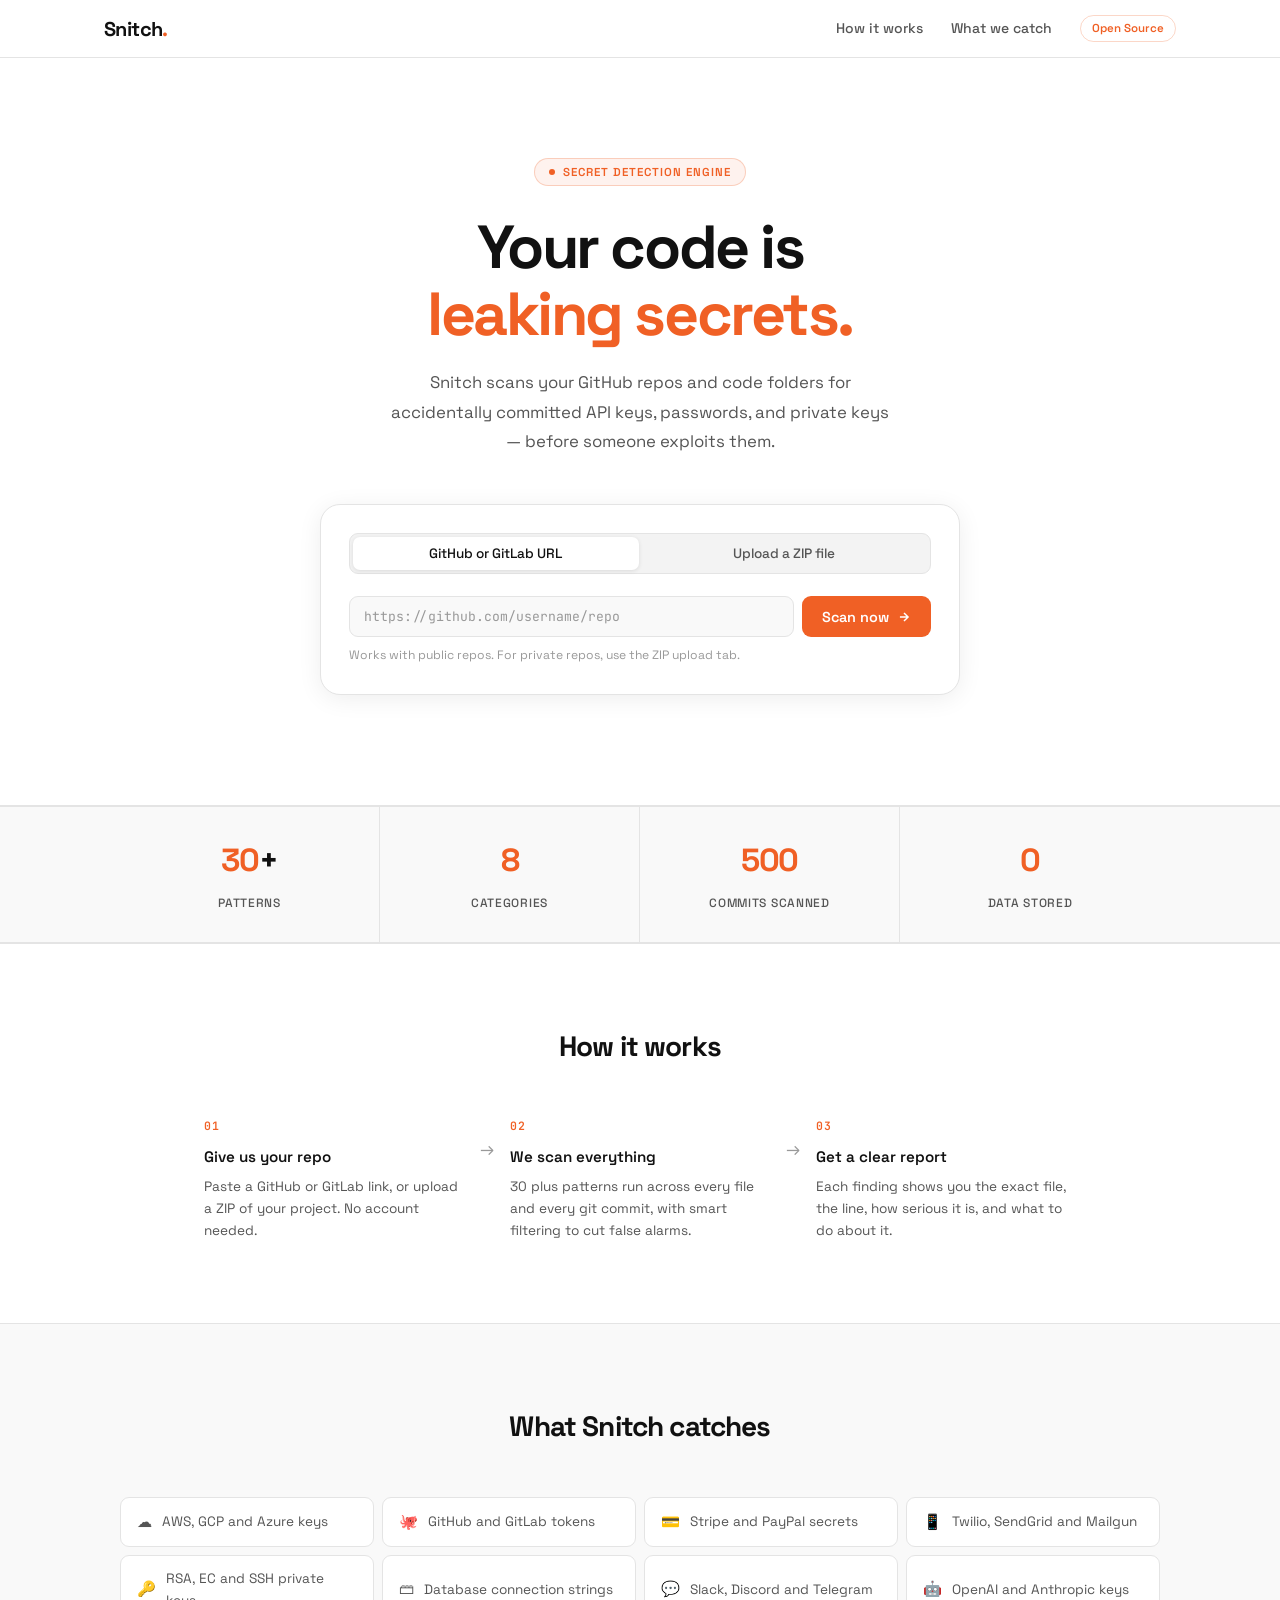
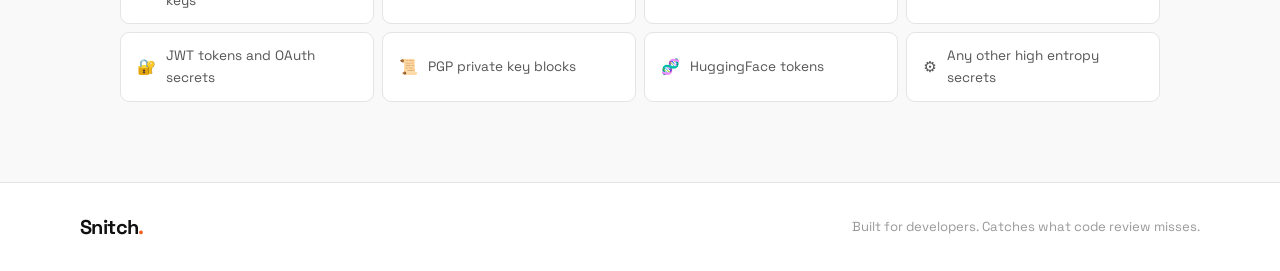
==== static/css/index.html @ 460f50f2 "redesign: white light theme, plain english" ====
<!DOCTYPE html>
<html lang="en">
<head>
  <meta charset="UTF-8"/>
  <meta name="viewport" content="width=device-width,initial-scale=1.0"/>
  <title>Snitch — Secret Leak Scanner</title>
  <link rel="icon" href="data:image/svg+xml,<svg xmlns='http://www.w3.org/2000/svg' viewBox='0 0 100 100'><text y='.9em' font-size='90'>🔍</text></svg>"/>
  <link rel="preconnect" href="https://fonts.googleapis.com"/>
  <link href="https://fonts.googleapis.com/css2?family=Space+Grotesk:wght@400;500;600;700&family=JetBrains+Mono:wght@400;500&display=swap" rel="stylesheet"/>
  <link rel="stylesheet" href="/static/css/main.css"/>
</head>
<body>

<nav class="nav">
  <div class="nav-inner">
    <span class="logo">Snitch<span class="logo-dot">.</span></span>
    <div class="nav-links">
      <a href="#how">How it works</a>
      <a href="#coverage">What we catch</a>
      <span class="nav-badge">Open Source</span>
    </div>
  </div>
</nav>

<section class="hero">
  <div class="hero-inner">
    <div class="hero-eyebrow"><span class="eyebrow-dot"></span>Secret Detection Engine</div>
    <h1 class="hero-headline">Your code is<br/><span class="accent">leaking secrets.</span></h1>
    <p class="hero-sub">Snitch scans your GitHub repos and code folders for accidentally committed API keys, passwords, and private keys — before someone exploits them.</p>

    <div class="scan-card">
      <div class="tab-row">
        <button class="tab active" id="tab-url" onclick="switchTab('url')">GitHub or GitLab URL</button>
        <button class="tab" id="tab-upload" onclick="switchTab('upload')">Upload a ZIP file</button>
      </div>

      <div id="panel-url" class="panel active">
        <div class="input-row">
          <input type="text" id="repo-url" class="text-input" placeholder="https://github.com/username/repo" autocomplete="off" spellcheck="false"/>
          <button class="btn-primary" onclick="startUrlScan()">
            Scan now
            <svg width="14" height="14" viewBox="0 0 24 24" fill="none" stroke="currentColor" stroke-width="2.5"><path d="M5 12h14M12 5l7 7-7 7"/></svg>
          </button>
        </div>
        <p class="input-hint">Works with public repos. For private repos, use the ZIP upload tab.</p>
      </div>

      <div id="panel-upload" class="panel">
        <div class="drop-zone" id="drop-zone"
             onclick="document.getElementById('file-input').click()"
             ondragover="handleDragOver(event)" ondrop="handleDrop(event)" ondragleave="handleDragLeave(event)">
          <div class="drop-icon">
            <svg width="26" height="26" viewBox="0 0 24 24" fill="none" stroke="currentColor" stroke-width="1.5">
              <path d="M21 15v4a2 2 0 01-2 2H5a2 2 0 01-2-2v-4"/><polyline points="17 8 12 3 7 8"/><line x1="12" y1="3" x2="12" y2="15"/>
            </svg>
          </div>
          <p class="drop-text">Drop your <code>.zip</code> file here, or click to pick one</p>
          <p class="drop-hint">Max 50 MB</p>
        </div>
        <input type="file" id="file-input" accept=".zip" style="display:none" onchange="handleFileSelect(event)"/>
        <div id="file-selected" class="file-selected hidden"></div>
        <button class="btn-primary btn-full" id="upload-btn" onclick="startUploadScan()" disabled>
          Scan this archive
          <svg width="14" height="14" viewBox="0 0 24 24" fill="none" stroke="currentColor" stroke-width="2.5"><path d="M5 12h14M12 5l7 7-7 7"/></svg>
        </button>
      </div>

      <div id="scan-error" class="scan-error hidden"></div>
    </div>
  </div>
</section>

<div class="stats-band">
  <div class="stats-band-inner">
    <div class="band-stat"><span class="band-num"><span>30</span>+</span><span class="band-label">Patterns</span></div>
    <div class="band-stat"><span class="band-num"><span>8</span></span><span class="band-label">Categories</span></div>
    <div class="band-stat"><span class="band-num"><span>500</span></span><span class="band-label">Commits scanned</span></div>
    <div class="band-stat"><span class="band-num"><span>0</span></span><span class="band-label">Data stored</span></div>
  </div>
</div>

<section class="section" id="how">
  <div class="section-inner">
    <h2 class="section-title">How it works</h2>
    <div class="steps">
      <div class="step">
        <div class="step-num">01</div>
        <h3>Give us your repo</h3>
        <p>Paste a GitHub or GitLab link, or upload a ZIP of your project. No account needed.</p>
      </div>
      <div class="step-arrow">→</div>
      <div class="step">
        <div class="step-num">02</div>
        <h3>We scan everything</h3>
        <p>30 plus patterns run across every file and every git commit, with smart filtering to cut false alarms.</p>
      </div>
      <div class="step-arrow">→</div>
      <div class="step">
        <div class="step-num">03</div>
        <h3>Get a clear report</h3>
        <p>Each finding shows you the exact file, the line, how serious it is, and what to do about it.</p>
      </div>
    </div>
  </div>
</section>

<section class="section section-alt" id="coverage">
  <div class="section-inner">
    <h2 class="section-title">What Snitch catches</h2>
    <div class="coverage-grid">
      <div class="coverage-item"><span class="cov-icon">☁</span>AWS, GCP and Azure keys</div>
      <div class="coverage-item"><span class="cov-icon">🐙</span>GitHub and GitLab tokens</div>
      <div class="coverage-item"><span class="cov-icon">💳</span>Stripe and PayPal secrets</div>
      <div class="coverage-item"><span class="cov-icon">📱</span>Twilio, SendGrid and Mailgun</div>
      <div class="coverage-item"><span class="cov-icon">🔑</span>RSA, EC and SSH private keys</div>
      <div class="coverage-item"><span class="cov-icon">🗃</span>Database connection strings</div>
      <div class="coverage-item"><span class="cov-icon">💬</span>Slack, Discord and Telegram</div>
      <div class="coverage-item"><span class="cov-icon">🤖</span>OpenAI and Anthropic keys</div>
      <div class="coverage-item"><span class="cov-icon">🔐</span>JWT tokens and OAuth secrets</div>
      <div class="coverage-item"><span class="cov-icon">📜</span>PGP private key blocks</div>
      <div class="coverage-item"><span class="cov-icon">🧬</span>HuggingFace tokens</div>
      <div class="coverage-item"><span class="cov-icon">⚙</span>Any other high entropy secrets</div>
    </div>
  </div>
</section>

<footer class="footer">
  <div class="footer-inner">
    <span class="logo">Snitch<span class="logo-dot">.</span></span>
    <p>Built for developers. Catches what code review misses.</p>
  </div>
</footer>

<div id="scan-overlay" class="overlay hidden">
  <div class="overlay-card">
    <div class="overlay-logo">Snitch<span class="logo-dot">.</span></div>
    <div class="spinner"></div>
    <div class="overlay-stage" id="overlay-stage">Starting scan...</div>
    <div class="progress-track"><div class="progress-fill" id="progress-fill" style="width:0%"></div></div>
    <div class="overlay-pct" id="overlay-pct">0%</div>
  </div>
</div>

<script src="/static/js/main.js"></script>
</body>
</html>
---- static/css/main.css ----
/* Snitch Design System — Light Theme */
:root {
  --bg:           #ffffff;
  --surface:      #f9f9f9;
  --surface2:     #f3f3f3;
  --surface3:     #eeeeee;
  --border:       #e4e4e4;
  --border-soft:  #efefef;
  --orange:       #f06025;
  --orange-dim:   #c44d1a;
  --orange-glow:  rgba(240,96,37,0.08);
  --orange-border:rgba(240,96,37,0.25);
  --text:         #111111;
  --text-muted:   #555555;
  --text-dim:     #999999;
  --green:        #16a34a;
  --red:          #dc2626;
  --yellow:       #d97706;
  --blue:         #2563eb;
  --font:         'Space Grotesk', system-ui, sans-serif;
  --mono:         'JetBrains Mono', 'Fira Code', monospace;
  --r-sm: 5px; --r-md: 9px; --r-lg: 14px; --r-xl: 20px;
  --ease: cubic-bezier(0.4,0,0.2,1);
}
*,*::before,*::after{box-sizing:border-box;margin:0;padding:0}
html{scroll-behavior:smooth}
body{background:var(--bg);color:var(--text);font-family:var(--font);font-size:15px;line-height:1.6;-webkit-font-smoothing:antialiased}
a{color:inherit;text-decoration:none}
code{font-family:var(--mono);font-size:.875em}
button{cursor:pointer;font-family:var(--font)}

/* Nav */
.nav{position:sticky;top:0;z-index:100;background:rgba(255,255,255,0.95);backdrop-filter:blur(12px);border-bottom:1px solid var(--border);height:58px}
.nav-inner{max-width:1120px;margin:0 auto;padding:0 24px;height:100%;display:flex;align-items:center;justify-content:space-between}
.logo{font-size:1.25rem;font-weight:700;letter-spacing:-.03em;color:var(--text)}
.logo-dot{color:var(--orange)}
.nav-links{display:flex;align-items:center;gap:28px}
.nav-links a{color:var(--text-muted);font-size:.875rem;font-weight:500;transition:color .15s}
.nav-links a:hover{color:var(--text)}
.nav-badge{font-size:.72rem;font-weight:600;color:var(--orange);border:1px solid var(--orange-border);border-radius:20px;padding:3px 11px}

/* Hero */
.hero{padding:100px 24px 110px;text-align:center;background:var(--bg);border-bottom:1px solid var(--border)}
.hero-inner{max-width:740px;margin:0 auto}
.hero-eyebrow{display:inline-flex;align-items:center;gap:8px;font-size:.72rem;font-weight:600;letter-spacing:.09em;text-transform:uppercase;color:var(--orange);border:1px solid var(--orange-border);background:var(--orange-glow);border-radius:20px;padding:4px 14px;margin-bottom:28px}
.eyebrow-dot{width:6px;height:6px;border-radius:50%;background:var(--orange);animation:pulse 2s ease-in-out infinite}
@keyframes pulse{0%,100%{opacity:1;transform:scale(1)}50%{opacity:.45;transform:scale(.8)}}
.hero-headline{font-size:clamp(2.4rem,6vw,3.8rem);font-weight:700;line-height:1.1;letter-spacing:-.04em;color:var(--text);margin-bottom:20px}
.accent{color:var(--orange)}
.hero-sub{font-size:1.05rem;color:var(--text-muted);max-width:500px;margin:0 auto 48px;line-height:1.75}
.hero-grid{display:none}

/* Scan card */
.scan-card{background:var(--bg);border:1px solid var(--border);border-radius:var(--r-xl);padding:28px;text-align:left;max-width:640px;margin:0 auto;box-shadow:0 4px 24px rgba(0,0,0,0.07)}
.tab-row{display:flex;gap:3px;margin-bottom:22px;background:var(--surface2);border-radius:var(--r-md);padding:3px;border:1px solid var(--border)}
.tab{flex:1;background:none;border:none;color:var(--text-muted);font-size:.85rem;font-weight:500;padding:8px 14px;border-radius:7px;transition:all .14s var(--ease)}
.tab.active{background:var(--bg);color:var(--text);box-shadow:0 1px 4px rgba(0,0,0,.1)}
.tab:hover:not(.active){color:var(--text)}
.panel{display:none}.panel.active{display:block}
.input-row{display:flex;gap:8px}
.text-input{flex:1;background:var(--surface);border:1px solid var(--border);border-radius:var(--r-md);color:var(--text);font-family:var(--mono);font-size:.82rem;padding:11px 14px;outline:none;transition:border-color .15s}
.text-input::placeholder{color:var(--text-dim)}
.text-input:focus{border-color:var(--orange)}
.input-hint{font-size:.76rem;color:var(--text-dim);margin-top:9px}

/* Drop zone */
.drop-zone{border:1.5px dashed var(--border);border-radius:var(--r-md);padding:36px 24px;text-align:center;transition:all .16s var(--ease);margin-bottom:14px;background:var(--surface)}
.drop-zone:hover,.drop-zone.drag-over{border-color:var(--orange);background:var(--orange-glow);cursor:pointer}
.drop-icon{color:var(--text-dim);margin-bottom:12px}
.drop-text{font-size:.9rem;color:var(--text-muted);margin-bottom:4px}
.drop-hint{font-size:.76rem;color:var(--text-dim)}
.file-selected{background:var(--surface);border:1px solid rgba(22,163,74,.3);border-radius:var(--r-md);padding:9px 14px;font-size:.82rem;color:var(--green);font-family:var(--mono);margin-bottom:12px}

/* Buttons */
.btn-primary{background:var(--orange);color:#fff;border:none;border-radius:var(--r-md);font-size:.9rem;font-weight:600;padding:11px 20px;display:inline-flex;align-items:center;gap:8px;transition:background .14s,transform .1s;white-space:nowrap}
.btn-primary:hover{background:var(--orange-dim)}
.btn-primary:active{transform:scale(.98)}
.btn-primary:disabled{background:var(--surface3);color:var(--text-dim);cursor:not-allowed}
.btn-full{width:100%;justify-content:center}
.btn-outline{background:none;border:1px solid var(--border);color:var(--text);border-radius:var(--r-md);font-size:.85rem;font-weight:500;padding:8px 16px;transition:border-color .14s,color .14s}
.btn-outline:hover{border-color:var(--orange);color:var(--orange)}
.scan-error{margin-top:12px;padding:10px 14px;background:rgba(220,38,38,.06);border:1px solid rgba(220,38,38,.2);border-radius:var(--r-md);font-size:.84rem;color:var(--red)}

/* Stats band */
.stats-band{background:var(--surface);border-top:1px solid var(--border);border-bottom:1px solid var(--border);padding:0}
.stats-band-inner{max-width:1040px;margin:0 auto;display:grid;grid-template-columns:repeat(4,1fr)}
.band-stat{padding:28px 24px;text-align:center;border-right:1px solid var(--border)}
.band-stat:last-child{border-right:none}
.band-num{font-size:2rem;font-weight:700;letter-spacing:-.04em;color:var(--text);display:block;margin-bottom:4px}
.band-num span{color:var(--orange)}
.band-label{font-size:.75rem;color:var(--text-muted);text-transform:uppercase;letter-spacing:.06em;font-weight:500}

/* Sections */
.section{padding:80px 24px;border-top:1px solid var(--border)}
.section-alt{background:var(--surface)}
.section-inner{max-width:1040px;margin:0 auto}
.section-title{font-size:1.75rem;font-weight:700;letter-spacing:-.03em;color:var(--text);margin-bottom:48px;text-align:center}

/* Steps */
.steps{display:flex;align-items:flex-start;gap:16px;flex-wrap:wrap;justify-content:center}
.step{flex:1;min-width:200px;max-width:260px}
.step-num{font-family:var(--mono);font-size:.72rem;color:var(--orange);font-weight:600;margin-bottom:10px;letter-spacing:.06em}
.step h3{font-size:.95rem;font-weight:600;color:var(--text);margin-bottom:6px}
.step p{font-size:.85rem;color:var(--text-muted);line-height:1.65}
.step-arrow{font-size:1.1rem;color:var(--text-dim);margin-top:18px;flex-shrink:0}

/* Coverage grid */
.coverage-grid{display:grid;grid-template-columns:repeat(auto-fill,minmax(210px,1fr));gap:8px}
.coverage-item{background:var(--bg);border:1px solid var(--border);border-radius:var(--r-md);padding:12px 16px;font-size:.85rem;color:var(--text-muted);display:flex;align-items:center;gap:10px;transition:border-color .14s,color .14s}
.coverage-item:hover{border-color:var(--orange-border);color:var(--text)}
.cov-icon{font-size:.95rem;flex-shrink:0}

/* Footer */
.footer{border-top:1px solid var(--border);padding:28px 24px}
.footer-inner{max-width:1120px;margin:0 auto;display:flex;align-items:center;justify-content:space-between;flex-wrap:wrap;gap:12px}
.footer p{font-size:.82rem;color:var(--text-dim)}

/* Scanning overlay */
.overlay{position:fixed;inset:0;z-index:200;background:rgba(255,255,255,.96);display:flex;align-items:center;justify-content:center;backdrop-filter:blur(8px)}
.overlay-card{background:var(--bg);border:1px solid var(--border);border-radius:var(--r-xl);padding:52px 44px;text-align:center;width:400px;max-width:92vw;box-shadow:0 8px 40px rgba(0,0,0,.1)}
.overlay-logo{font-size:1.4rem;font-weight:700;color:var(--text);letter-spacing:-.03em;margin-bottom:36px}
.spinner{width:34px;height:34px;border:2px solid var(--border);border-top-color:var(--orange);border-radius:50%;animation:spin .75s linear infinite;margin:0 auto 24px}
@keyframes spin{to{transform:rotate(360deg)}}
.overlay-stage{font-size:.82rem;color:var(--text-muted);margin-bottom:22px;min-height:18px;font-family:var(--mono);white-space:nowrap;overflow:hidden;text-overflow:ellipsis;max-width:320px;margin-left:auto;margin-right:auto}
.progress-track{height:2px;background:var(--border);border-radius:2px;overflow:hidden;margin-bottom:10px}
.progress-fill{height:100%;background:var(--orange);border-radius:2px;transition:width .35s var(--ease)}
.overlay-pct{font-family:var(--mono);font-size:.76rem;color:var(--text-dim)}

.hidden{display:none!important}
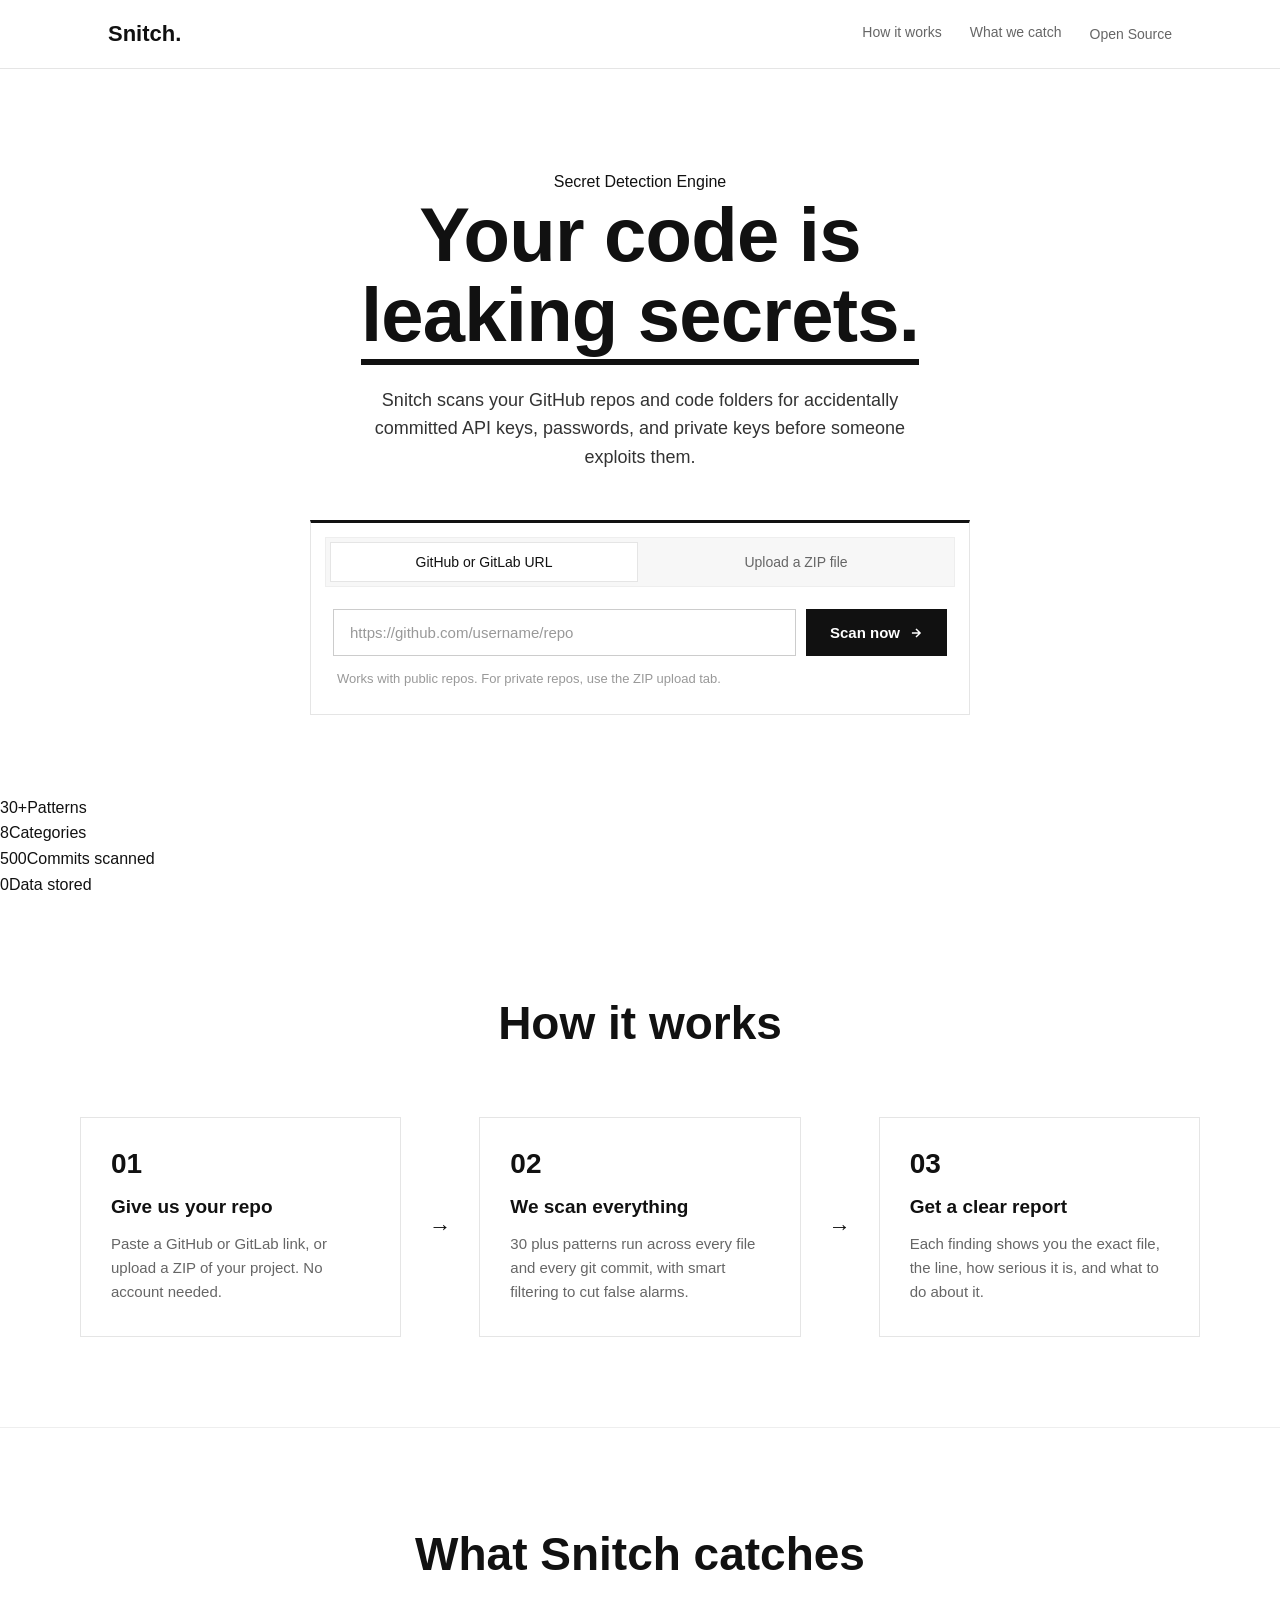
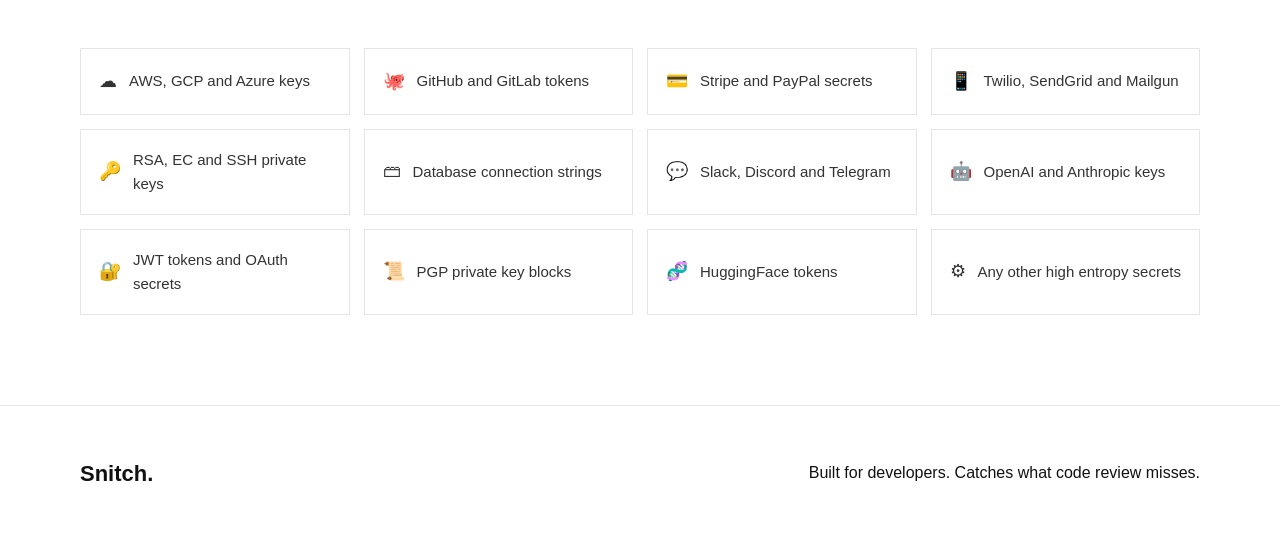
==== commit 9c308f25: "Update index.html" ====
--- a/static/css/index.html
+++ b/static/css/index.html
@@ -3,7 +3,7 @@
 <head>
   <meta charset="UTF-8"/>
   <meta name="viewport" content="width=device-width,initial-scale=1.0"/>
-  <title>Snitch — Secret Leak Scanner</title>
+  <title>Snitch Secret Leak Scanner</title>
   <link rel="icon" href="data:image/svg+xml,<svg xmlns='http://www.w3.org/2000/svg' viewBox='0 0 100 100'><text y='.9em' font-size='90'>🔍</text></svg>"/>
   <link rel="preconnect" href="https://fonts.googleapis.com"/>
   <link href="https://fonts.googleapis.com/css2?family=Space+Grotesk:wght@400;500;600;700&family=JetBrains+Mono:wght@400;500&display=swap" rel="stylesheet"/>
@@ -26,7 +26,7 @@
   <div class="hero-inner">
     <div class="hero-eyebrow"><span class="eyebrow-dot"></span>Secret Detection Engine</div>
     <h1 class="hero-headline">Your code is<br/><span class="accent">leaking secrets.</span></h1>
-    <p class="hero-sub">Snitch scans your GitHub repos and code folders for accidentally committed API keys, passwords, and private keys — before someone exploits them.</p>
+    <p class="hero-sub">Snitch scans your GitHub repos and code folders for accidentally committed API keys, passwords, and private keys  before someone exploits them.</p>
 
     <div class="scan-card">
       <div class="tab-row">
--- a/static/css/main.css
+++ b/static/css/main.css
@@ -1,129 +1,237 @@
-/* Snitch Design System — Light Theme */
+
+
 :root {
-  --bg:           #ffffff;
-  --surface:      #f9f9f9;
-  --surface2:     #f3f3f3;
-  --surface3:     #eeeeee;
-  --border:       #e4e4e4;
-  --border-soft:  #efefef;
-  --orange:       #f06025;
-  --orange-dim:   #c44d1a;
-  --orange-glow:  rgba(240,96,37,0.08);
-  --orange-border:rgba(240,96,37,0.25);
-  --text:         #111111;
-  --text-muted:   #555555;
-  --text-dim:     #999999;
-  --green:        #16a34a;
-  --red:          #dc2626;
-  --yellow:       #d97706;
-  --blue:         #2563eb;
-  --font:         'Space Grotesk', system-ui, sans-serif;
-  --mono:         'JetBrains Mono', 'Fira Code', monospace;
-  --r-sm: 5px; --r-md: 9px; --r-lg: 14px; --r-xl: 20px;
-  --ease: cubic-bezier(0.4,0,0.2,1);
-}
-*,*::before,*::after{box-sizing:border-box;margin:0;padding:0}
-html{scroll-behavior:smooth}
-body{background:var(--bg);color:var(--text);font-family:var(--font);font-size:15px;line-height:1.6;-webkit-font-smoothing:antialiased}
-a{color:inherit;text-decoration:none}
-code{font-family:var(--mono);font-size:.875em}
-button{cursor:pointer;font-family:var(--font)}
-
-/* Nav */
-.nav{position:sticky;top:0;z-index:100;background:rgba(255,255,255,0.95);backdrop-filter:blur(12px);border-bottom:1px solid var(--border);height:58px}
-.nav-inner{max-width:1120px;margin:0 auto;padding:0 24px;height:100%;display:flex;align-items:center;justify-content:space-between}
-.logo{font-size:1.25rem;font-weight:700;letter-spacing:-.03em;color:var(--text)}
-.logo-dot{color:var(--orange)}
-.nav-links{display:flex;align-items:center;gap:28px}
-.nav-links a{color:var(--text-muted);font-size:.875rem;font-weight:500;transition:color .15s}
-.nav-links a:hover{color:var(--text)}
-.nav-badge{font-size:.72rem;font-weight:600;color:var(--orange);border:1px solid var(--orange-border);border-radius:20px;padding:3px 11px}
-
-/* Hero */
-.hero{padding:100px 24px 110px;text-align:center;background:var(--bg);border-bottom:1px solid var(--border)}
-.hero-inner{max-width:740px;margin:0 auto}
-.hero-eyebrow{display:inline-flex;align-items:center;gap:8px;font-size:.72rem;font-weight:600;letter-spacing:.09em;text-transform:uppercase;color:var(--orange);border:1px solid var(--orange-border);background:var(--orange-glow);border-radius:20px;padding:4px 14px;margin-bottom:28px}
-.eyebrow-dot{width:6px;height:6px;border-radius:50%;background:var(--orange);animation:pulse 2s ease-in-out infinite}
-@keyframes pulse{0%,100%{opacity:1;transform:scale(1)}50%{opacity:.45;transform:scale(.8)}}
-.hero-headline{font-size:clamp(2.4rem,6vw,3.8rem);font-weight:700;line-height:1.1;letter-spacing:-.04em;color:var(--text);margin-bottom:20px}
-.accent{color:var(--orange)}
-.hero-sub{font-size:1.05rem;color:var(--text-muted);max-width:500px;margin:0 auto 48px;line-height:1.75}
-.hero-grid{display:none}
-
-/* Scan card */
-.scan-card{background:var(--bg);border:1px solid var(--border);border-radius:var(--r-xl);padding:28px;text-align:left;max-width:640px;margin:0 auto;box-shadow:0 4px 24px rgba(0,0,0,0.07)}
-.tab-row{display:flex;gap:3px;margin-bottom:22px;background:var(--surface2);border-radius:var(--r-md);padding:3px;border:1px solid var(--border)}
-.tab{flex:1;background:none;border:none;color:var(--text-muted);font-size:.85rem;font-weight:500;padding:8px 14px;border-radius:7px;transition:all .14s var(--ease)}
-.tab.active{background:var(--bg);color:var(--text);box-shadow:0 1px 4px rgba(0,0,0,.1)}
-.tab:hover:not(.active){color:var(--text)}
-.panel{display:none}.panel.active{display:block}
-.input-row{display:flex;gap:8px}
-.text-input{flex:1;background:var(--surface);border:1px solid var(--border);border-radius:var(--r-md);color:var(--text);font-family:var(--mono);font-size:.82rem;padding:11px 14px;outline:none;transition:border-color .15s}
-.text-input::placeholder{color:var(--text-dim)}
-.text-input:focus{border-color:var(--orange)}
-.input-hint{font-size:.76rem;color:var(--text-dim);margin-top:9px}
-
-/* Drop zone */
-.drop-zone{border:1.5px dashed var(--border);border-radius:var(--r-md);padding:36px 24px;text-align:center;transition:all .16s var(--ease);margin-bottom:14px;background:var(--surface)}
-.drop-zone:hover,.drop-zone.drag-over{border-color:var(--orange);background:var(--orange-glow);cursor:pointer}
-.drop-icon{color:var(--text-dim);margin-bottom:12px}
-.drop-text{font-size:.9rem;color:var(--text-muted);margin-bottom:4px}
-.drop-hint{font-size:.76rem;color:var(--text-dim)}
-.file-selected{background:var(--surface);border:1px solid rgba(22,163,74,.3);border-radius:var(--r-md);padding:9px 14px;font-size:.82rem;color:var(--green);font-family:var(--mono);margin-bottom:12px}
-
-/* Buttons */
-.btn-primary{background:var(--orange);color:#fff;border:none;border-radius:var(--r-md);font-size:.9rem;font-weight:600;padding:11px 20px;display:inline-flex;align-items:center;gap:8px;transition:background .14s,transform .1s;white-space:nowrap}
-.btn-primary:hover{background:var(--orange-dim)}
-.btn-primary:active{transform:scale(.98)}
-.btn-primary:disabled{background:var(--surface3);color:var(--text-dim);cursor:not-allowed}
-.btn-full{width:100%;justify-content:center}
-.btn-outline{background:none;border:1px solid var(--border);color:var(--text);border-radius:var(--r-md);font-size:.85rem;font-weight:500;padding:8px 16px;transition:border-color .14s,color .14s}
-.btn-outline:hover{border-color:var(--orange);color:var(--orange)}
-.scan-error{margin-top:12px;padding:10px 14px;background:rgba(220,38,38,.06);border:1px solid rgba(220,38,38,.2);border-radius:var(--r-md);font-size:.84rem;color:var(--red)}
-
-/* Stats band */
-.stats-band{background:var(--surface);border-top:1px solid var(--border);border-bottom:1px solid var(--border);padding:0}
-.stats-band-inner{max-width:1040px;margin:0 auto;display:grid;grid-template-columns:repeat(4,1fr)}
-.band-stat{padding:28px 24px;text-align:center;border-right:1px solid var(--border)}
-.band-stat:last-child{border-right:none}
-.band-num{font-size:2rem;font-weight:700;letter-spacing:-.04em;color:var(--text);display:block;margin-bottom:4px}
-.band-num span{color:var(--orange)}
-.band-label{font-size:.75rem;color:var(--text-muted);text-transform:uppercase;letter-spacing:.06em;font-weight:500}
-
-/* Sections */
-.section{padding:80px 24px;border-top:1px solid var(--border)}
-.section-alt{background:var(--surface)}
-.section-inner{max-width:1040px;margin:0 auto}
-.section-title{font-size:1.75rem;font-weight:700;letter-spacing:-.03em;color:var(--text);margin-bottom:48px;text-align:center}
-
-/* Steps */
-.steps{display:flex;align-items:flex-start;gap:16px;flex-wrap:wrap;justify-content:center}
-.step{flex:1;min-width:200px;max-width:260px}
-.step-num{font-family:var(--mono);font-size:.72rem;color:var(--orange);font-weight:600;margin-bottom:10px;letter-spacing:.06em}
-.step h3{font-size:.95rem;font-weight:600;color:var(--text);margin-bottom:6px}
-.step p{font-size:.85rem;color:var(--text-muted);line-height:1.65}
-.step-arrow{font-size:1.1rem;color:var(--text-dim);margin-top:18px;flex-shrink:0}
-
-/* Coverage grid */
-.coverage-grid{display:grid;grid-template-columns:repeat(auto-fill,minmax(210px,1fr));gap:8px}
-.coverage-item{background:var(--bg);border:1px solid var(--border);border-radius:var(--r-md);padding:12px 16px;font-size:.85rem;color:var(--text-muted);display:flex;align-items:center;gap:10px;transition:border-color .14s,color .14s}
-.coverage-item:hover{border-color:var(--orange-border);color:var(--text)}
-.cov-icon{font-size:.95rem;flex-shrink:0}
-
-/* Footer */
-.footer{border-top:1px solid var(--border);padding:28px 24px}
-.footer-inner{max-width:1120px;margin:0 auto;display:flex;align-items:center;justify-content:space-between;flex-wrap:wrap;gap:12px}
-.footer p{font-size:.82rem;color:var(--text-dim)}
-
-/* Scanning overlay */
-.overlay{position:fixed;inset:0;z-index:200;background:rgba(255,255,255,.96);display:flex;align-items:center;justify-content:center;backdrop-filter:blur(8px)}
-.overlay-card{background:var(--bg);border:1px solid var(--border);border-radius:var(--r-xl);padding:52px 44px;text-align:center;width:400px;max-width:92vw;box-shadow:0 8px 40px rgba(0,0,0,.1)}
-.overlay-logo{font-size:1.4rem;font-weight:700;color:var(--text);letter-spacing:-.03em;margin-bottom:36px}
-.spinner{width:34px;height:34px;border:2px solid var(--border);border-top-color:var(--orange);border-radius:50%;animation:spin .75s linear infinite;margin:0 auto 24px}
-@keyframes spin{to{transform:rotate(360deg)}}
-.overlay-stage{font-size:.82rem;color:var(--text-muted);margin-bottom:22px;min-height:18px;font-family:var(--mono);white-space:nowrap;overflow:hidden;text-overflow:ellipsis;max-width:320px;margin-left:auto;margin-right:auto}
-.progress-track{height:2px;background:var(--border);border-radius:2px;overflow:hidden;margin-bottom:10px}
-.progress-fill{height:100%;background:var(--orange);border-radius:2px;transition:width .35s var(--ease)}
-.overlay-pct{font-family:var(--mono);font-size:.76rem;color:var(--text-dim)}
-
-.hidden{display:none!important}
+  --bg:        #FFFFFF;
+  --inset:     #F7F7F7;
+
+  --ink:      #111111;
+  --ink-soft: #333333;
+  --muted:    #666666;
+  --faint:    #999999;
+
+  --hairline:      #E5E5E5;
+  --hairline-soft: #EEEEEE;
+
+  --font: Arial, 'Segoe UI', 'Helvetica Neue', Helvetica, sans-serif;
+  --mono: Consolas, 'Courier New', monospace;
+
+  --maxw: 1120px;
+}
+
+* { margin: 0; padding: 0; box-sizing: border-box; }
+
+body {
+  background: var(--bg);
+  color: var(--ink);
+  font-family: var(--font);
+  font-size: 16px;
+  line-height: 1.6;
+  min-height: 100vh;
+  -webkit-font-smoothing: antialiased;
+}
+
+::selection { background: #EFEFEF; color: var(--ink); }
+
+::-webkit-scrollbar { width: 10px; height: 10px; }
+::-webkit-scrollbar-thumb { background: #D9D9D9; border: 3px solid var(--bg); }
+::-webkit-scrollbar-track { background: transparent; }
+
+a { color: inherit; text-decoration: none; }
+button { font-family: inherit; cursor: pointer; border: none; background: none; color: inherit; }
+input { font-family: inherit; }
+
+.hidden { display: none !important; }
+
+:focus-visible { outline: 2px solid var(--ink); outline-offset: 2px; }
+.text-input:focus-visible, .filter-search:focus-visible { outline: none; }
+
+/* ── Nav ─────────────────────────────────────────────── */
+
+.nav { position: sticky; top: 0; z-index: 50; background: #FFFFFF; border-bottom: 1px solid var(--hairline); }
+.nav-inner {
+  max-width: var(--maxw); margin: 0 auto; padding: 0 28px;
+  height: 68px; display: flex; align-items: center; justify-content: space-between;
+}
+.logo { font-weight: 700; font-size: 22px; color: var(--ink); }
+.logo-dot { color: var(--ink); }
+.nav-links { display: flex; align-items: center; gap: 28px; font-size: 14px; color: var(--muted); }
+.nav-links a { border-bottom: 1px solid transparent; padding-bottom: 2px; }
+.nav-links a:hover { color: var(--ink); border-bottom-color: var(--ink); }
+
+/* ── Hero ────────────────────────────────────────────── */
+
+.hero { padding: 100px 28px 80px; }
+.hero-inner { max-width: 760px; margin: 0 auto; text-align: center; }
+.hero-headline { font-size: clamp(44px, 7vw, 76px); font-weight: 700; line-height: 1.06; letter-spacing: -.01em; color: var(--ink); }
+.accent { color: var(--ink); border-bottom: 6px solid var(--ink); padding-bottom: 2px; }
+.hero-sub { margin: 30px auto 0; max-width: 580px; color: var(--ink-soft); font-size: 18px; }
+
+/* ── Scan card ───────────────────────────────────────── */
+
+.scan-card {
+  margin: 48px auto 0; max-width: 660px; text-align: left;
+  background: #FFFFFF; border: 1px solid var(--hairline);
+  border-top: 3px solid var(--ink); padding: 14px;
+}
+.tab-row {
+  display: grid; grid-template-columns: 1fr 1fr; gap: 4px;
+  background: var(--inset); border: 1px solid var(--hairline-soft);
+  padding: 4px; margin-bottom: 16px;
+}
+.tab { padding: 11px 12px; font-size: 14px; font-weight: 500; color: var(--muted); }
+.tab:hover { color: var(--ink); }
+.tab.active { background: #FFFFFF; color: var(--ink); border: 1px solid var(--hairline); }
+.panel { display: none; padding: 6px 8px 10px; }
+.panel.active { display: block; }
+
+.input-row { display: flex; gap: 10px; }
+.text-input {
+  flex: 1; min-width: 0; background: #FFFFFF;
+  border: 1px solid #CCCCCC; padding: 14px 16px;
+  color: var(--ink); font-size: 15px; outline: none;
+}
+.text-input::placeholder { color: var(--faint); }
+.text-input:focus { border-color: var(--ink); }
+
+.btn-primary {
+  display: inline-flex; align-items: center; gap: 9px;
+  background: var(--ink); color: #FFFFFF;
+  font-weight: 700; font-size: 15px;
+  padding: 14px 24px; white-space: nowrap;
+}
+.btn-primary:hover { background: #333333; }
+.btn-primary:disabled { opacity: .35; cursor: not-allowed; }
+.btn-full { width: 100%; margin-top: 12px; justify-content: center; }
+
+.input-hint { margin: 13px 4px 0; font-size: 13px; color: var(--faint); }
+
+.drop-zone {
+  border: 1.5px dashed #BBBBBB; padding: 40px 20px;
+  text-align: center; cursor: pointer; background: #FFFFFF;
+}
+.drop-zone:hover, .drop-zone.drag { border-color: var(--ink); background: var(--inset); }
+.drop-icon { color: var(--ink); margin-bottom: 12px; }
+.drop-text { font-size: 15px; font-weight: 500; color: var(--ink); }
+.drop-hint { font-size: 13px; color: var(--faint); margin-top: 4px; }
+
+.file-selected {
+  margin-top: 14px; display: flex; align-items: center; gap: 12px;
+  background: #FFFFFF; border: 1px solid var(--hairline); padding: 12px 14px;
+}
+.file-selected > svg { color: var(--ink); flex-shrink: 0; }
+.fs-info { min-width: 0; flex: 1; }
+.fs-name { font-family: var(--mono); font-size: 13px; color: var(--ink); white-space: nowrap; overflow: hidden; text-overflow: ellipsis; }
+.fs-size { font-size: 11.5px; color: var(--faint); }
+.fs-remove { margin-left: auto; color: var(--faint); font-size: 14px; padding: 4px 8px; }
+.fs-remove:hover { color: var(--ink); background: var(--inset); }
+
+.scan-error {
+  margin-top: 14px; background: #FFFFFF;
+  border: 2px solid var(--ink); color: var(--ink);
+  padding: 12px 14px; font-size: 14px;
+}
+
+/* Recent scans  */
+
+.recent-scans { margin-top: 34px; }
+.recent-label {
+  font-size: 11px; font-weight: 700; letter-spacing: .14em;
+  text-transform: uppercase; color: var(--faint); margin-bottom: 12px;
+}
+.recent-list { display: flex; flex-wrap: wrap; gap: 8px; justify-content: center; }
+.recent-chip {
+  display: inline-flex; align-items: center; gap: 10px;
+  background: #FFFFFF; border: 1px solid #DDDDDD;
+  padding: 8px 14px; font-size: 13px; text-align: left;
+}
+.recent-chip:hover { border-color: var(--ink); }
+.rc-label {
+  max-width: 220px; white-space: nowrap; overflow: hidden;
+  text-overflow: ellipsis; color: var(--ink);
+}
+.rc-date { font-size: 11px; color: var(--faint); white-space: nowrap; }
+.recent-clear {
+  margin-top: 12px; font-size: 12px; color: var(--faint);
+  text-decoration: underline;
+}
+.recent-clear:hover { color: var(--ink); }
+
+/*  Sections  */
+
+.section { padding: 90px 28px; }
+.section-alt { background: #FFFFFF; border-top: 1px solid var(--hairline-soft); }
+.section-inner { max-width: var(--maxw); margin: 0 auto; }
+.section-title {
+  font-size: clamp(32px, 4.5vw, 46px); font-weight: 700;
+  text-align: center; margin-bottom: 56px; color: var(--ink);
+}
+.steps { display: grid; grid-template-columns: 1fr auto 1fr auto 1fr; gap: 28px; align-items: stretch; }
+.step { background: #FFFFFF; border: 1px solid var(--hairline); padding: 32px 30px; }
+.step-num { font-size: 28px; font-weight: 700; color: var(--ink); margin-bottom: 14px; line-height: 1; }
+.step h3 { font-size: 19px; margin-bottom: 10px; font-weight: 700; }
+.step p { color: var(--muted); font-size: 15px; }
+.step-arrow { align-self: center; color: var(--ink); font-size: 22px; }
+
+/*  Coverage grid  */
+
+.coverage-grid { display: grid; grid-template-columns: repeat(4, 1fr); gap: 14px; }
+.coverage-item {
+  display: flex; align-items: center; gap: 12px;
+  border: 1px solid var(--hairline); background: #FFFFFF;
+  padding: 18px; font-size: 15px; color: var(--ink-soft);
+}
+.cov-icon { font-size: 18px; }
+
+/*  Footer  */
+
+.footer { border-top: 1px solid var(--hairline); background: #FFFFFF; padding: 50px 28px; }
+.footer-inner {
+  max-width: var(--maxw); margin: 0 auto;
+  display: flex; align-items: center; justify-content: space-between; gap: 24px; flex-wrap: wrap;
+}
+.footer .logo { color: var(--ink); }
+.footer-credit p { font-size: 14px; color: var(--ink-soft); }
+.footer-author { font-size: 13px; color: var(--faint); margin-top: 5px !important; }
+
+/*  Scan overlay  */
+
+.overlay {
+  position: fixed; inset: 0; z-index: 100;
+  background: rgba(255, 255, 255, .95);
+  display: flex; align-items: center; justify-content: center; padding: 24px;
+}
+.overlay-card {
+  width: 100%; max-width: 430px; text-align: center;
+  background: #FFFFFF; border: 1px solid var(--hairline);
+  border-top: 3px solid var(--ink); padding: 40px 34px;
+}
+.overlay-logo { font-weight: 700; font-size: 21px; margin-bottom: 30px; }
+.spinner {
+  width: 32px; height: 32px; margin: 0 auto 24px; border-radius: 50%;
+  border: 3px solid var(--hairline); border-top-color: var(--ink);
+  animation: spin .9s linear infinite;
+}
+@keyframes spin { to { transform: rotate(360deg); } }
+.overlay-stage { font-size: 16px; font-weight: 500; min-height: 24px; }
+.overlay-msg {
+  font-size: 12.5px; color: var(--faint); margin-top: 7px; min-height: 18px;
+  font-family: var(--mono); overflow: hidden; text-overflow: ellipsis; white-space: nowrap;
+}
+.progress-track { height: 5px; background: var(--hairline-soft); margin-top: 24px; overflow: hidden; }
+.progress-track.slim { max-width: 300px; margin: 18px auto 0; }
+.progress-fill { height: 100%; width: 0%; background: var(--ink); transition: width .4s ease; }
+.overlay-pct { margin-top: 11px; font-family: var(--mono); font-size: 13px; color: var(--muted); }
+
+/*  Responsive  */
+
+@media (max-width: 960px) {
+  .coverage-grid { grid-template-columns: repeat(2, 1fr); }
+}
+@media (max-width: 860px) {
+  .steps { grid-template-columns: 1fr; }
+  .step-arrow { display: none; }
+  .nav-links { display: none; }
+  .input-row { flex-direction: column; }
+  .hero { padding: 64px 20px 56px; }
+  .section { padding: 64px 20px; }
+}
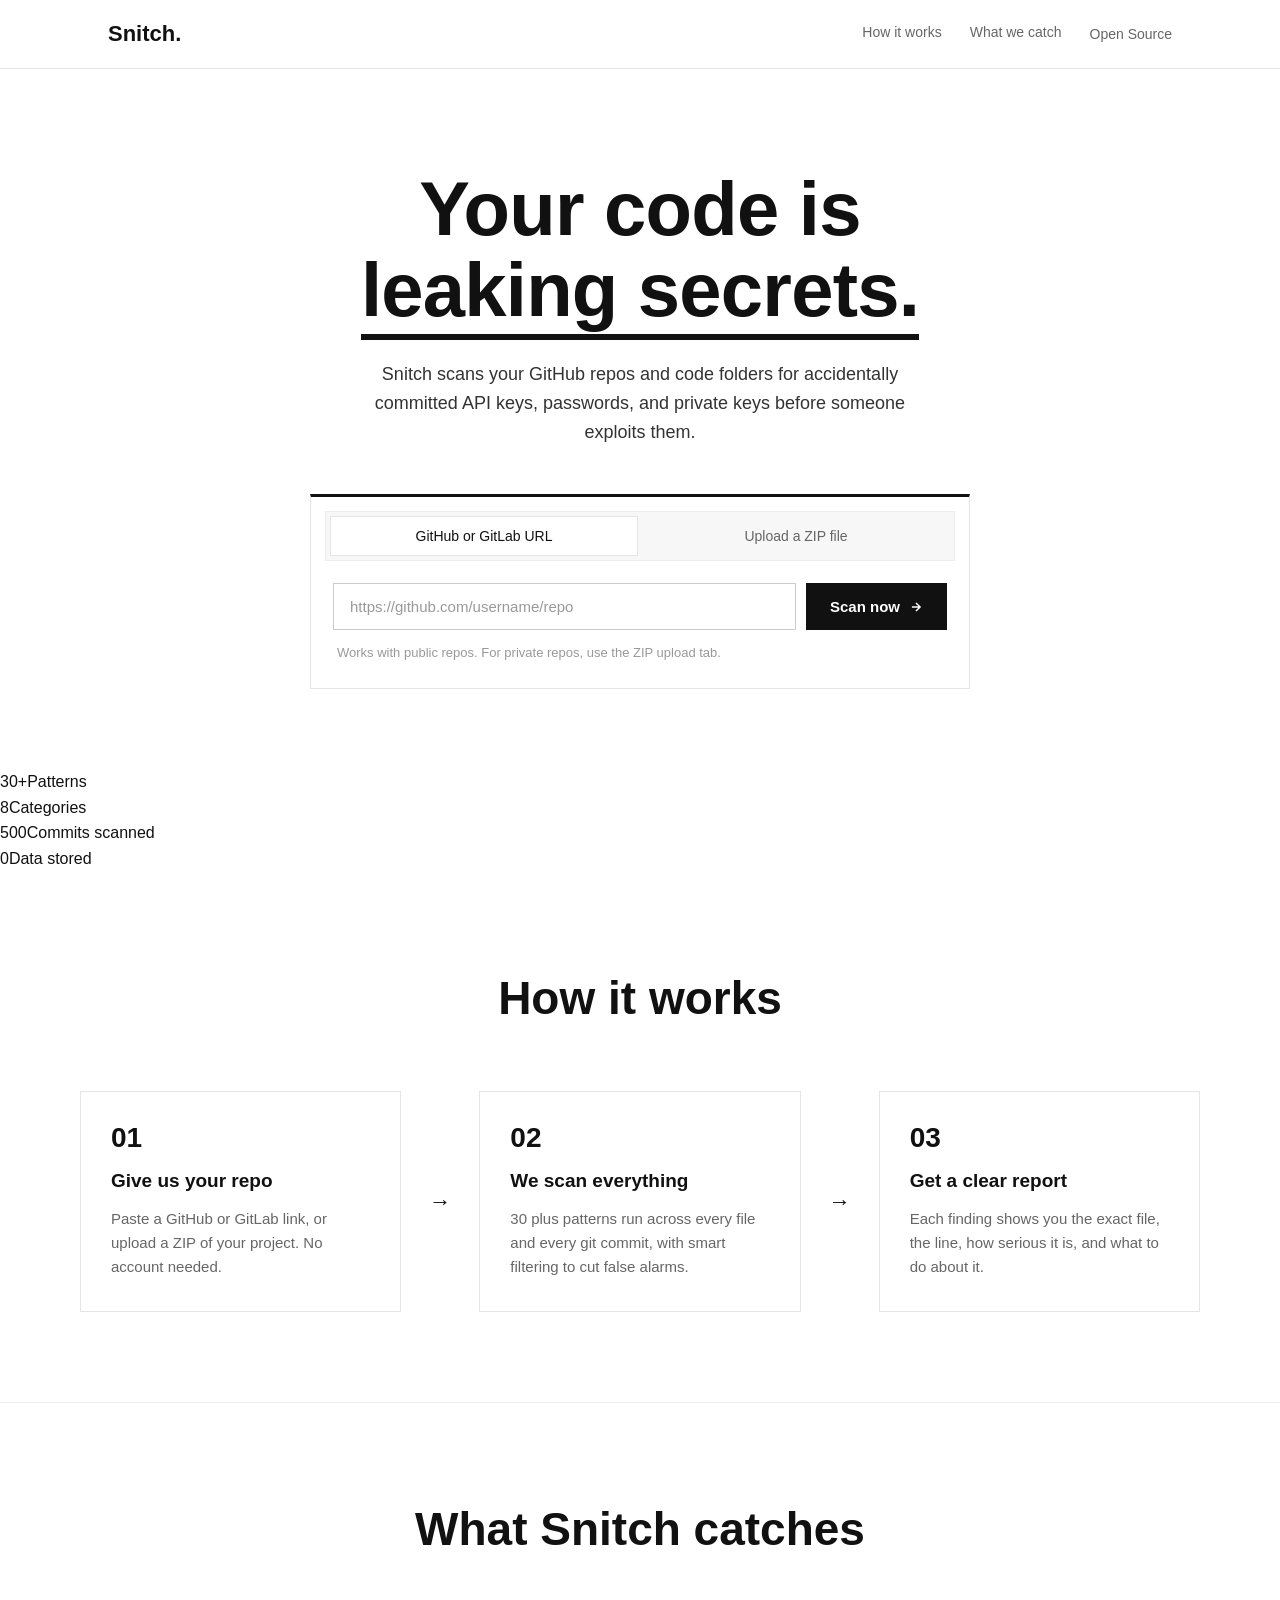
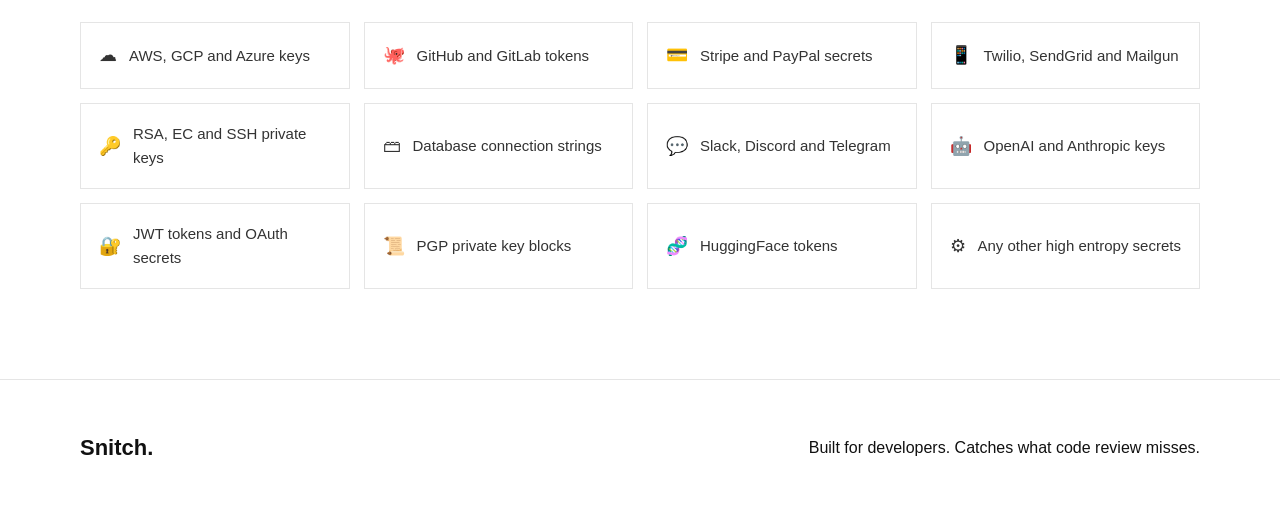
==== commit 056a86c9: "Update index.html" ====
--- a/static/css/index.html
+++ b/static/css/index.html
@@ -24,7 +24,7 @@
 
 <section class="hero">
   <div class="hero-inner">
-    <div class="hero-eyebrow"><span class="eyebrow-dot"></span>Secret Detection Engine</div>
+    <div class="hero-eyebrow"><span class="eyebrow-dot"></span></div>
     <h1 class="hero-headline">Your code is<br/><span class="accent">leaking secrets.</span></h1>
     <p class="hero-sub">Snitch scans your GitHub repos and code folders for accidentally committed API keys, passwords, and private keys  before someone exploits them.</p>
 
